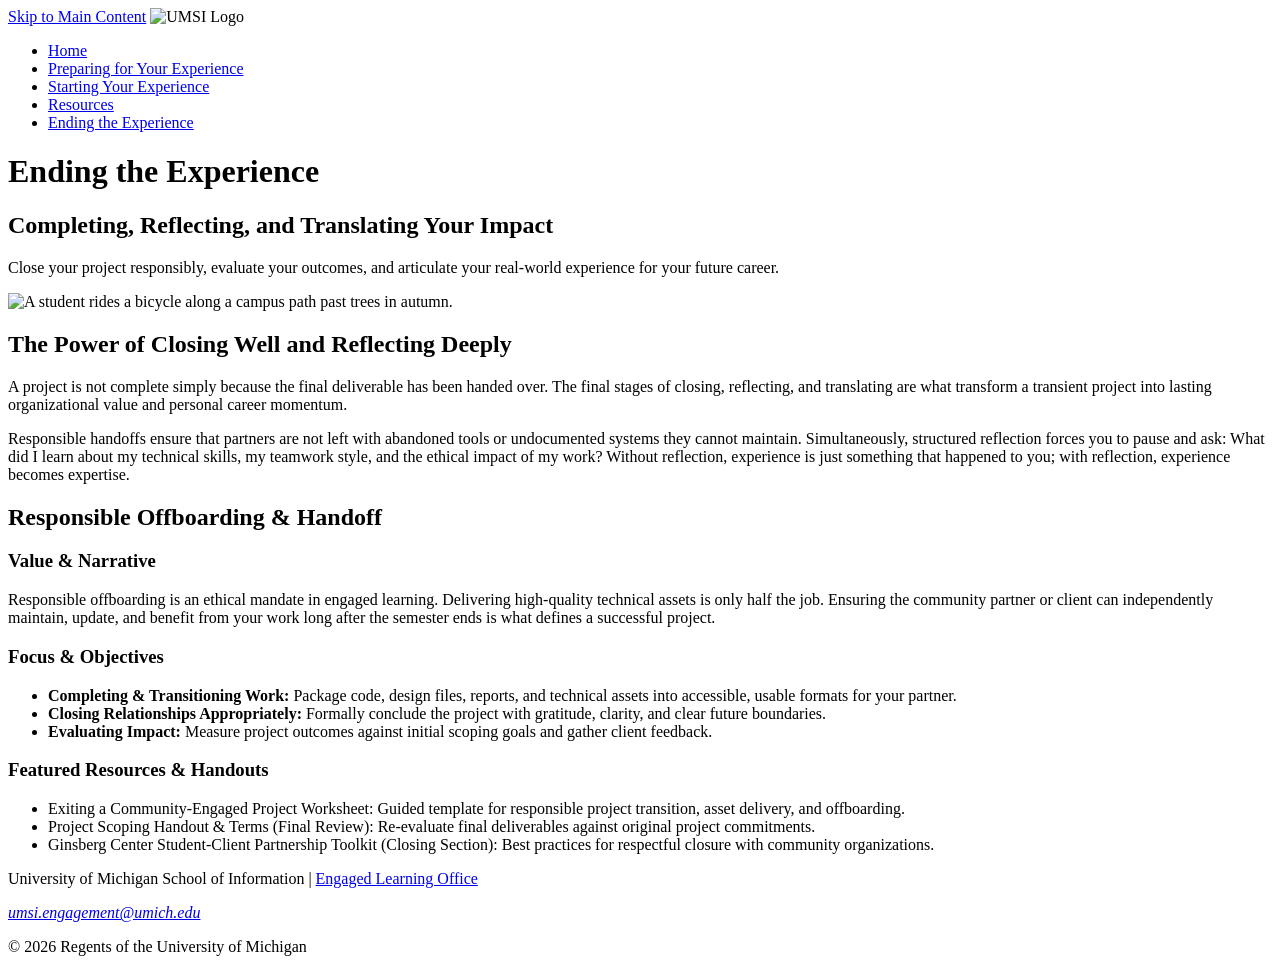
==== ending.html @ 06976634 "Add files via upload" ====
<!DOCTYPE html>
<html lang="en">
<head>
    <meta charset="UTF-8">
    <meta name="viewport" content="width=device-width, initial-scale=1.0">
    <title>Ending the Experience | UMSI</title>
</head>
<body>

    <header>
  <a href = "#main">Skip to Main Content</a>
        <img src="images/UMSI_signature_vertical_informal_solidblue.jpg" alt="UMSI Logo">
        <nav>
          <ul>
              <li><a href = "index.html">Home</a></li>
              <li><a href = "prep.html">Preparing for Your Experience</a></li>
              <li><a href = "experience.html">Starting Your Experience</a></li>
              <li><a href = "resources.html">Resources</a></li>
              <li><a href = "ending.html">Ending the Experience</a></li>
          </ul>
      </nav>
    <h1>Ending the Experience</h1>

    </header>
    <main id="main">

<section>
  <h2>Completing, Reflecting, and Translating Your Impact</h2>
  <p>Close your project responsibly, evaluate your outcomes, and articulate your real-world experience for your future career.</p>
  <img src="images/MCOMMONS-Fall2025PhotoWalks-31.jpg" alt="A student rides a bicycle along a campus path past trees in autumn." width="400">
</section>

<section>
  <h2>The Power of Closing Well and Reflecting Deeply</h2>
  <p>A project is not complete simply because the final deliverable has been handed over. The final stages of closing, reflecting, and translating are what transform a transient project into lasting organizational value and personal career momentum.</p>
  <p>Responsible handoffs ensure that partners are not left with abandoned tools or undocumented systems they cannot maintain. Simultaneously, structured reflection forces you to pause and ask: What did I learn about my technical skills, my teamwork style, and the ethical impact of my work? Without reflection, experience is just something that happened to you; with reflection, experience becomes expertise.</p>
</section>

<section>
  <h2>Responsible Offboarding &amp; Handoff</h2>
  <article>
    <h3>Value &amp; Narrative</h3>
    <p>Responsible offboarding is an ethical mandate in engaged learning. Delivering high-quality technical assets is only half the job. Ensuring the community partner or client can independently maintain, update, and benefit from your work long after the semester ends is what defines a successful project.</p>
  </article>

  <article>
    <h3>Focus &amp; Objectives</h3>
    <ul>
      <li><strong>Completing &amp; Transitioning Work:</strong> Package code, design files, reports, and technical assets into accessible, usable formats for your partner.</li>
      <li><strong>Closing Relationships Appropriately:</strong> Formally conclude the project with gratitude, clarity, and clear future boundaries.</li>
      <li><strong>Evaluating Impact:</strong> Measure project outcomes against initial scoping goals and gather client feedback.</li>
    </ul>
  </article>

  <article>
    <h3>Featured Resources &amp; Handouts</h3>
    <ul>
      <li>Exiting a Community-Engaged Project Worksheet: Guided template for responsible project transition, asset delivery, and offboarding.</li>
      <li>Project Scoping Handout &amp; Terms (Final Review): Re-evaluate final deliverables against original project commitments.</li>
      <li>Ginsberg Center Student-Client Partnership Toolkit (Closing Section): Best practices for respectful closure with community organizations.</li>
    </ul>
  </article>
</section>

    </main>
    <footer>
        <p>University of Michigan School of Information | <a href="https://www.si.umich.edu/programs/engaged-learning/about-engaged-learning-office">Engaged Learning Office </a></p>
      <address>
        <a href="mailto:umsi.engagement@umich.edu">umsi.engagement@umich.edu</a>
      </address>
      <p>&copy; 2026 Regents of the University of Michigan</p>
    </footer>
</body>
</html>
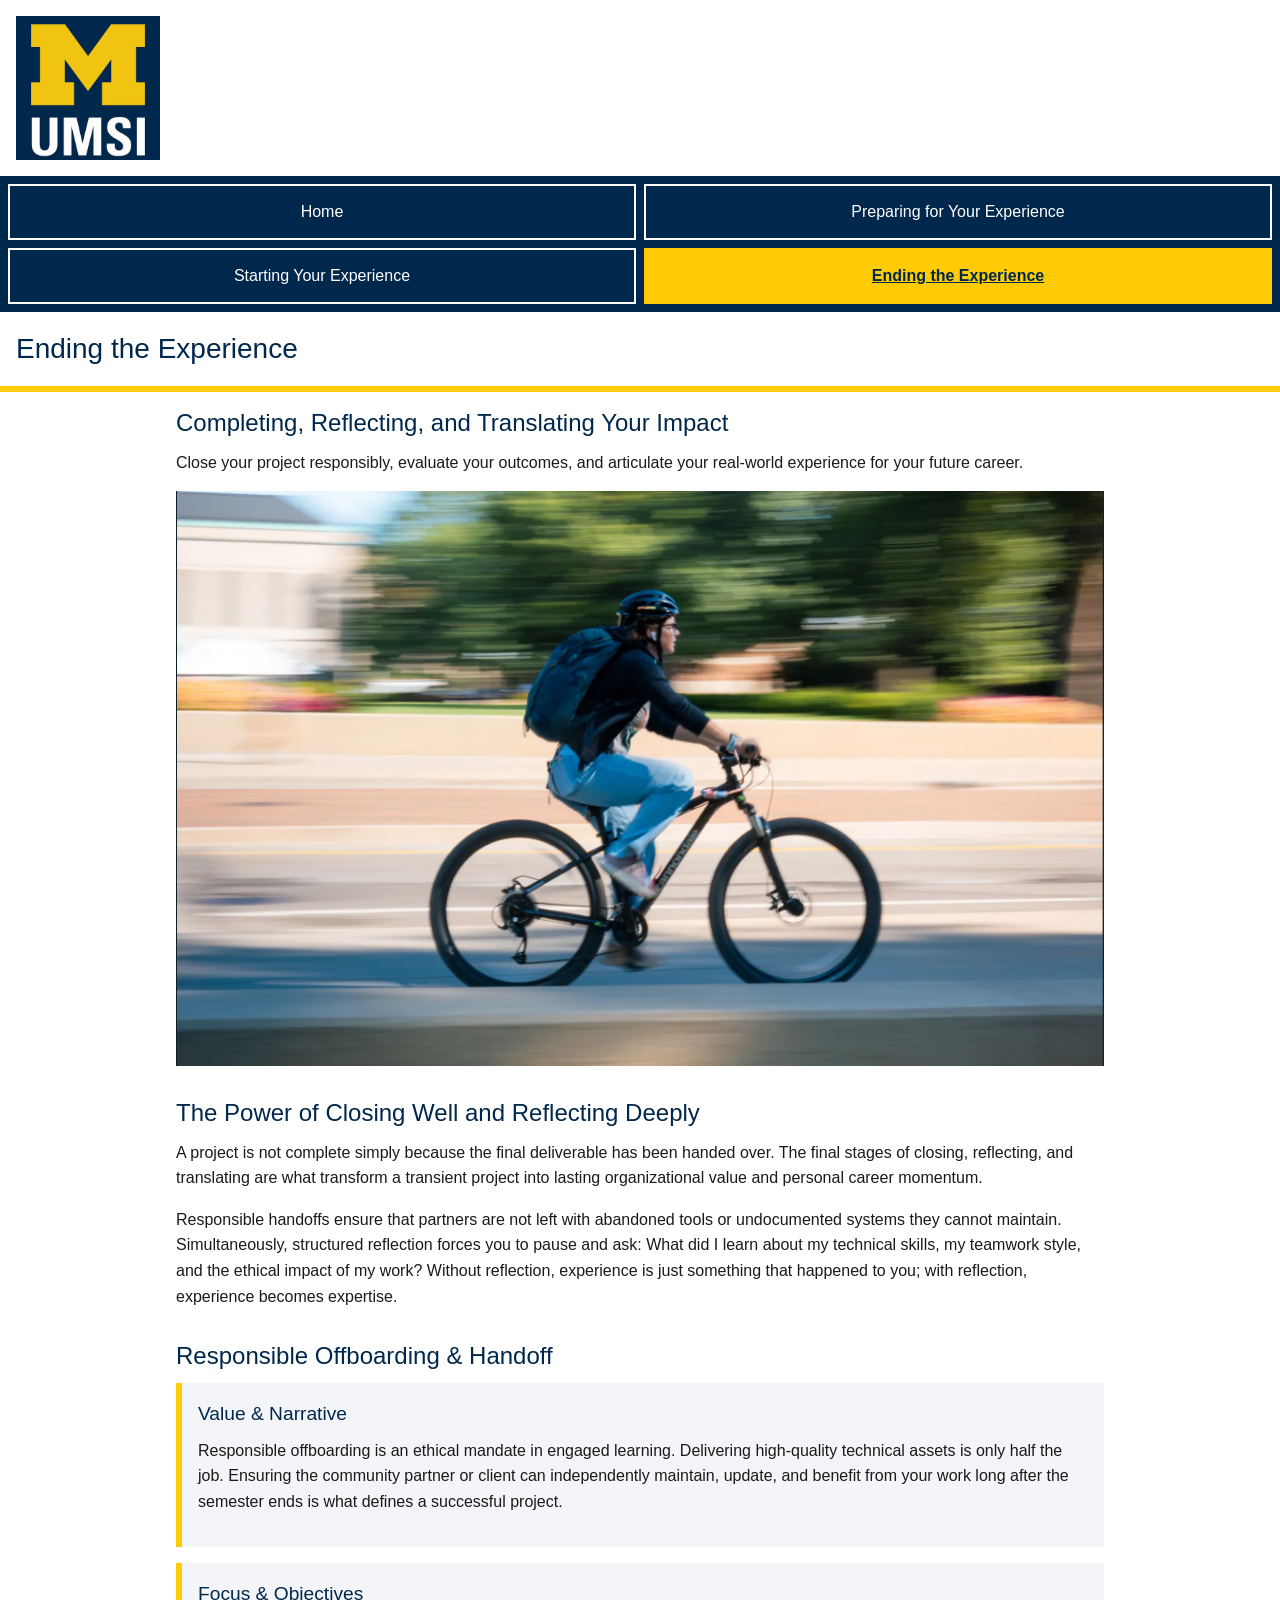
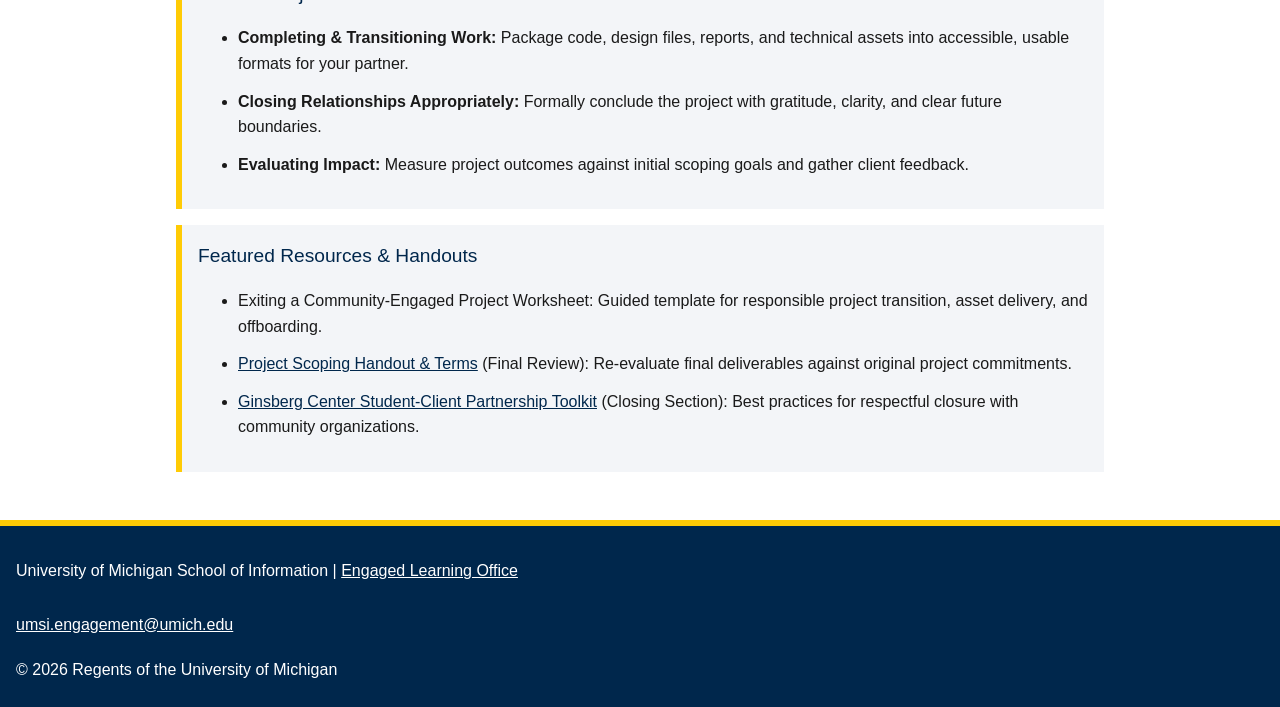
==== commit 00fe71aa: "Add files via upload" ====
--- a/ending.html
+++ b/ending.html
@@ -4,19 +4,20 @@
     <meta charset="UTF-8">
     <meta name="viewport" content="width=device-width, initial-scale=1.0">
     <title>Ending the Experience | UMSI</title>
+    <link rel="stylesheet" href="css/html5reset.css">
+    <link rel="stylesheet" href="css/style.css">
 </head>
 <body>
 
     <header>
   <a href = "#main">Skip to Main Content</a>
         <img src="images/UMSI_signature_vertical_informal_solidblue.jpg" alt="UMSI Logo">
-        <nav>
+        <nav aria-label="Main">
           <ul>
-              <li><a href = "index.html">Home</a></li>
-              <li><a href = "prep.html">Preparing for Your Experience</a></li>
-              <li><a href = "experience.html">Starting Your Experience</a></li>
-              <li><a href = "resources.html">Resources</a></li>
-              <li><a href = "ending.html">Ending the Experience</a></li>
+              <li><a href="index.html">Home</a></li>
+              <li><a href="preparing.html">Preparing for Your Experience</a></li>
+              <li><a href="starting.html">Starting Your Experience</a></li>
+              <li><a href="ending.html" aria-current="page">Ending the Experience</a></li>
           </ul>
       </nav>
     <h1>Ending the Experience</h1>
@@ -27,7 +28,7 @@
 <section>
   <h2>Completing, Reflecting, and Translating Your Impact</h2>
   <p>Close your project responsibly, evaluate your outcomes, and articulate your real-world experience for your future career.</p>
-  <img src="images/MCOMMONS-Fall2025PhotoWalks-31.jpg" alt="A student rides a bicycle along a campus path past trees in autumn." width="400">
+  <img src="images/student-biking.png" alt="A student rides a bicycle along a campus path past trees in autumn." width="400">
 </section>
 
 <section>
@@ -56,8 +57,8 @@
     <h3>Featured Resources &amp; Handouts</h3>
     <ul>
       <li>Exiting a Community-Engaged Project Worksheet: Guided template for responsible project transition, asset delivery, and offboarding.</li>
-      <li>Project Scoping Handout &amp; Terms (Final Review): Re-evaluate final deliverables against original project commitments.</li>
-      <li>Ginsberg Center Student-Client Partnership Toolkit (Closing Section): Best practices for respectful closure with community organizations.</li>
+      <li><a href="https://docs.google.com/document/d/1TrEDolwmOIlXgYgAP9VvlOGoYOwFfe6KxzZOgZSVYVw/edit?usp=drive_link">Project Scoping Handout &amp; Terms</a> (Final Review): Re-evaluate final deliverables against original project commitments.</li>
+      <li><a href="https://ginsberg.umich.edu/node/135">Ginsberg Center Student-Client Partnership Toolkit</a> (Closing Section): Best practices for respectful closure with community organizations.</li>
     </ul>
   </article>
 </section>
--- a/css/style.css
+++ b/css/style.css
@@ -0,0 +1,263 @@
+html {
+  height: 100%;
+}
+
+body {
+  font-family: Arial, Helvetica, sans-serif;
+  line-height: 1.6;
+  color: #1a1a1a;
+  background: #fff;
+  display: grid;
+  grid-template-rows: auto 1fr auto;
+  min-height: 100%;
+}
+
+a {
+  color: #00274C;
+}
+
+a:hover {
+  background: #FFCB05;
+}
+
+a:focus {
+  outline: 0.2rem solid #00274C;
+  outline-offset: 0.15rem;
+}
+
+header > a:first-child {
+  position: absolute;
+  left: -20rem;
+  top: 0;
+  padding: 0.75rem 1rem;
+  background: #FFCB05;
+  color: #00274C;
+  font-weight: bold;
+}
+
+header > a:first-child:focus {
+  left: 0;
+}
+
+header img {
+  width: 40%;
+  max-width: 9rem;
+  height: auto;
+  margin: 1rem;
+}
+
+nav {
+  background: #00274C;
+  padding: 0.5rem;
+}
+
+nav ul {
+  list-style: none;
+  margin: 0;
+  padding: 0;
+  display: grid;
+  grid-template-columns: 1fr 1fr;
+  gap: 0.5rem;
+}
+
+nav li {
+  display: flex;
+}
+
+nav a {
+  flex: 1;
+  display: flex;
+  align-items: center;
+  justify-content: center;
+  min-height: 3.5rem;
+  padding: 0.5rem;
+  text-align: center;
+  text-decoration: none;
+  color: #fff;
+  border: 0.15rem solid #fff;
+}
+
+nav a:hover {
+  background: #fff;
+  color: #00274C;
+}
+
+nav a:focus {
+  outline-color: #FFCB05;
+}
+
+nav a[aria-current="page"] {
+  background: #FFCB05;
+  color: #00274C;
+  border-color: #FFCB05;
+  font-weight: bold;
+  text-decoration: underline;
+}
+
+h1 {
+  font-size: 1.75rem;
+  line-height: 1.2;
+  color: #00274C;
+  padding: 1.25rem 1rem;
+  border-bottom: 0.4rem solid #FFCB05;
+}
+
+main {
+  padding: 1rem;
+  max-width: 60rem;
+  margin: 0 auto;
+}
+
+main section {
+  margin-bottom: 2rem;
+}
+
+h2 {
+  font-size: 1.5rem;
+  line-height: 1.25;
+  color: #00274C;
+  margin-bottom: 0.75rem;
+}
+
+h3 {
+  font-size: 1.2rem;
+  color: #00274C;
+  margin-bottom: 0.5rem;
+}
+
+p {
+  margin-bottom: 1rem;
+}
+
+main ul, main ol {
+  margin-bottom: 1rem;
+}
+
+main li {
+  margin-bottom: 0.75rem;
+}
+
+main img {
+  width: 100%;
+  height: auto;
+  margin: 1rem 0;
+}
+
+iframe {
+  width: 100%;
+  height: auto;
+  aspect-ratio: 16 / 9;
+  margin: 1rem 0;
+}
+
+main article {
+  background: #f3f5f8;
+  border-left: 0.4rem solid #FFCB05;
+  padding: 1rem;
+  margin-bottom: 1rem;
+}
+
+.programs {
+  display: grid;
+  grid-template-columns: 1fr 1fr;
+  gap: 0.75rem;
+}
+
+.programs > h2, .programs > p {
+  grid-column: 1 / 3;
+}
+
+.programs article {
+  margin-bottom: 0;
+  padding: 0.75rem;
+}
+
+.programs h3 {
+  font-size: 1rem;
+}
+
+main article > a {
+  display: inline-block;
+  padding: 0.75rem 1rem;
+  background: #00274C;
+  color: #fff;
+  font-weight: bold;
+  text-decoration: none;
+}
+
+main article > a:hover {
+  background: #FFCB05;
+  color: #00274C;
+}
+
+aside {
+  background: #00274C;
+  color: #fff;
+  padding: 1rem;
+  margin-bottom: 2rem;
+}
+
+aside h2, aside a {
+  color: #fff;
+}
+
+aside a:hover {
+  color: #00274C;
+}
+
+aside a:focus {
+  outline-color: #FFCB05;
+}
+
+aside div a {
+  display: inline-block;
+  padding: 0.75rem 1rem;
+  background: #FFCB05;
+  color: #00274C;
+  font-weight: bold;
+  text-decoration: none;
+  margin-bottom: 1rem;
+}
+
+aside div a:hover {
+  background: #fff;
+}
+
+footer {
+  background: #00274C;
+  color: #fff;
+  padding: 1.5rem 1rem;
+  display: grid;
+  grid-template-columns: 1fr;
+  gap: 0.75rem;
+  border-top: 0.4rem solid #FFCB05;
+}
+
+footer p {
+  margin-bottom: 0;
+}
+
+footer address {
+  font-style: normal;
+}
+
+footer a {
+  color: #fff;
+  display: inline-block;
+  padding: 0.5rem 0;
+}
+
+footer a:hover {
+  color: #00274C;
+}
+
+footer a:focus {
+  outline-color: #FFCB05;
+}
+
+@media (prefers-reduced-motion: reduce) {
+  * {
+    animation: none;
+    transition: none;
+  }
+}
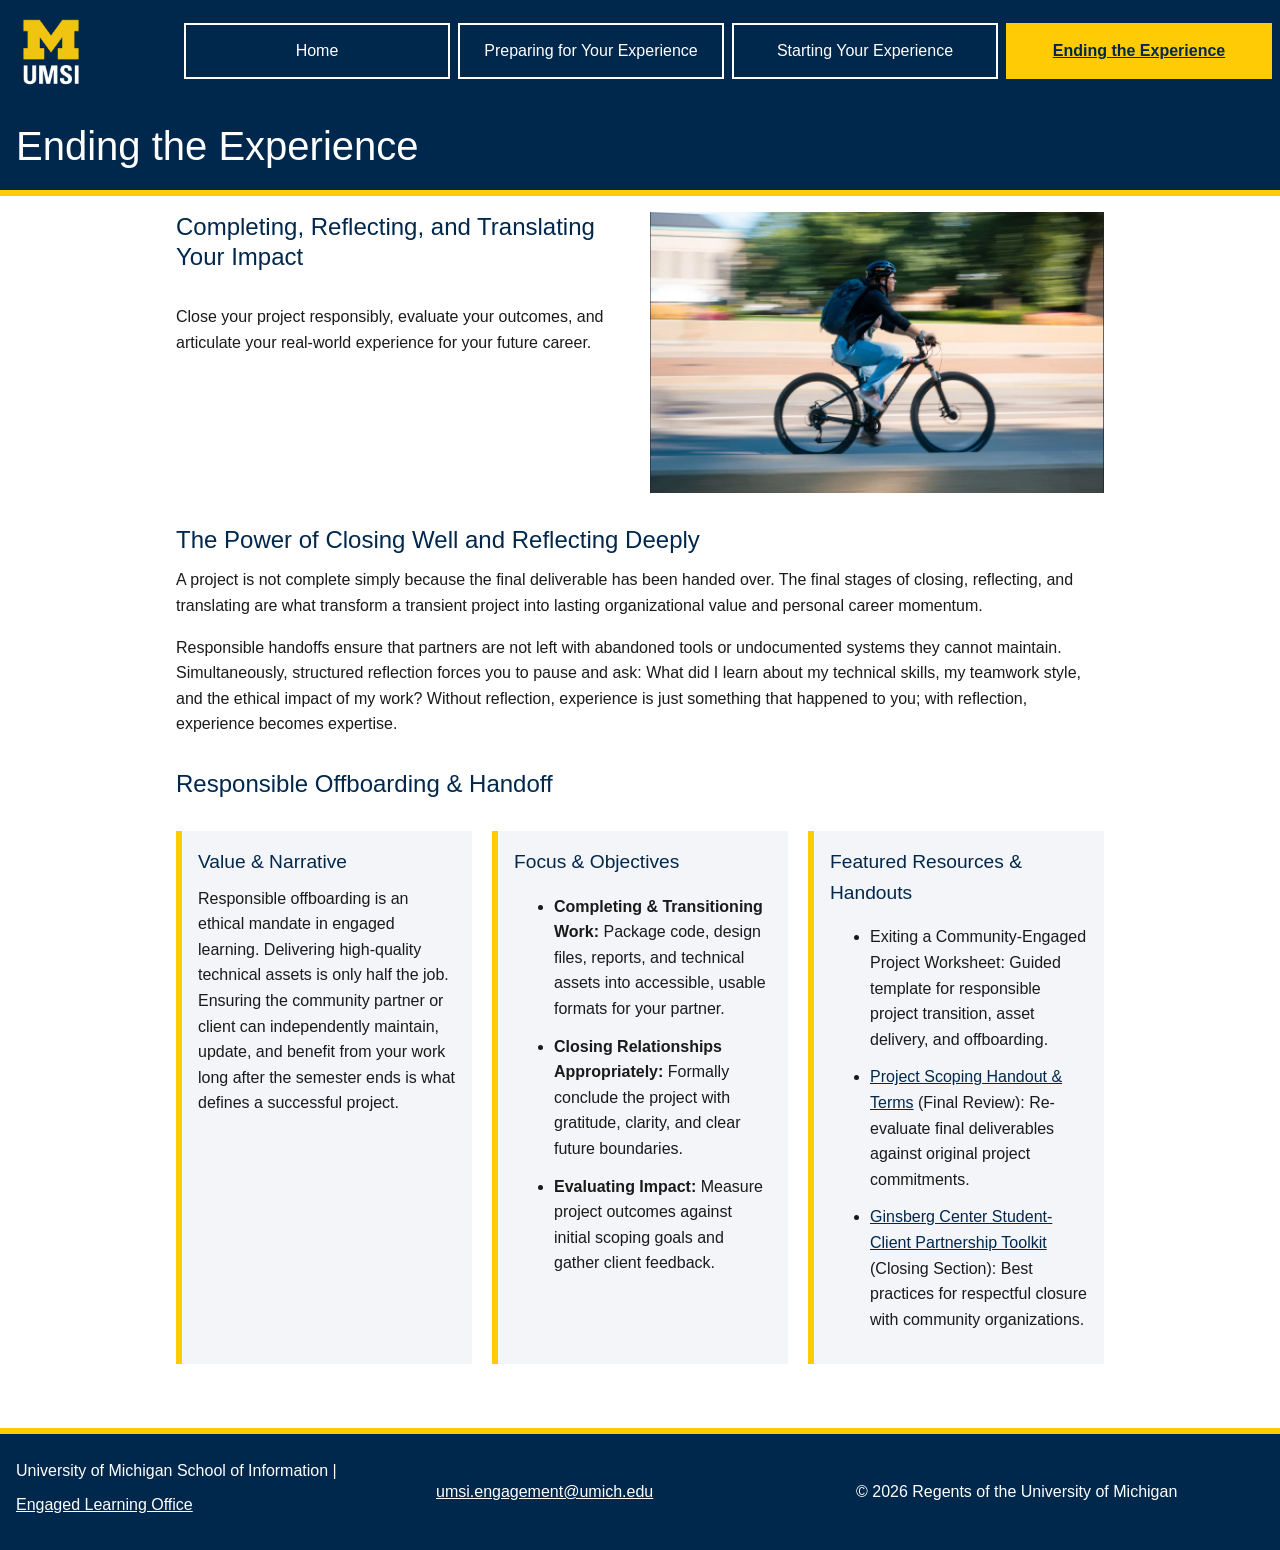
==== commit f5329d43: "Add files via upload" ====
--- a/ending.html
+++ b/ending.html
@@ -8,12 +8,12 @@
     <link rel="stylesheet" href="css/style.css">
 </head>
 <body>
-
     <header>
   <a href = "#main">Skip to Main Content</a>
         <img src="images/UMSI_signature_vertical_informal_solidblue.jpg" alt="UMSI Logo">
         <nav aria-label="Main">
-          <ul>
+          <button type="button" aria-expanded="false" aria-controls="menu" aria-label="menu">☰</button>  <!-- https://www.youtube.com/watch?v=pBv7igaxfQE helped me make the hamburger menu and make it accessible-->
+          <ul id="menu">
               <li><a href="index.html">Home</a></li>
               <li><a href="preparing.html">Preparing for Your Experience</a></li>
               <li><a href="starting.html">Starting Your Experience</a></li>
@@ -37,7 +37,7 @@
   <p>Responsible handoffs ensure that partners are not left with abandoned tools or undocumented systems they cannot maintain. Simultaneously, structured reflection forces you to pause and ask: What did I learn about my technical skills, my teamwork style, and the ethical impact of my work? Without reflection, experience is just something that happened to you; with reflection, experience becomes expertise.</p>
 </section>
 
-<section>
+<section class="twocollumn">
   <h2>Responsible Offboarding &amp; Handoff</h2>
   <article>
     <h3>Value &amp; Narrative</h3>
@@ -69,7 +69,8 @@
       <address>
         <a href="mailto:umsi.engagement@umich.edu">umsi.engagement@umich.edu</a>
       </address>
-      <p>&copy; 2026 Regents of the University of Michigan</p>
+      <p>&copy; <span id="year"></span> Regents of the University of Michigan</p>
     </footer>
+    <script src="script.js"></script>
 </body>
 </html>
--- a/css/style.css
+++ b/css/style.css
@@ -255,9 +255,122 @@
   outline-color: #FFCB05;
 }
 
+#menu {
+  display: none;
+}
+#menu.open {
+  display: grid;
+}
+button {
+  color: #ffffff;
+  background-color: #00274C;
+  min-height: 3rem;
+  width: 10%;
+  border: solid white;
+}
+button:hover {
+  color:  #00274C;
+  background-color:#FFCB05;
+  border: solid white;
+}
 @media (prefers-reduced-motion: reduce) {
   * {
     animation: none;
     transition: none;
   }
+}
+
+@media (min-width: 800px ) {
+  nav ul {
+    grid-template-columns: repeat(4, 1fr);
+  }
+  h1 {
+    font-size: 35px;
+  }
+  main section:first-of-type {
+    display: grid;
+    grid-template-columns: repeat(2, 1fr);
+    gap: 20px;
+    align-content: start;
+    grid-template-rows: auto 1fr;
+  }
+  main section:first-of-type img {
+    grid-row: 1 / span 2;
+    grid-column: 2;
+    margin: 0;
+  }
+  main section:first-of-type iframe {
+    grid-row: 1 / span 2;
+    grid-column: 2;
+    margin: 0;
+  }
+  .programs > h2 {
+    grid-column: 1 / -1; /*found this trick on css-tricks.com */
+  }
+  .programs > p {
+    grid-column: 1 / -1;
+  }
+    .programs {
+      grid-template-columns: repeat(3, 1fr);
+    }
+    .twocollumn {
+        display: grid;
+        grid-template-columns: repeat(2, 1fr);
+        gap: 20px;
+      }
+      .twocollumn > h2 {
+        grid-column: 1 / -1;
+      }
+      .twocollumn > h3 {
+        grid-column: 1 / -1; 
+      }
+      .twocollumn > p {
+        grid-column: 1 / -1;
+      }
+      header {
+        display: grid;
+        grid-template-columns: auto 1fr;
+        background: #00274C;
+        align-items: center;
+      }
+      header > h1{
+        grid-column: 1 / -1;
+      }
+      h1 {
+        color: white;
+      }
+      footer {
+        display: grid;
+        grid-template-columns: repeat(3, 1fr);
+        align-items: center;
+      }
+      #menu {
+        display: grid;
+      }
+      button {
+        display: none;
+      }
+}
+
+@media (min-width: 1000px ) {
+  h1 {
+    font-size: 40px;
+  }
+  .guidance {
+    grid-template-columns: repeat(3, 1fr);
+  }
+  .guidance > h2 {
+    grid-column: 1 / -1;
+  }
+  .guidance > p {
+    grid-column: 1 / -1;
+  }
+  .twocollumn {
+    display: grid;
+    grid-template-columns: repeat(3, 1fr);
+  }
+}
+
+.squirrel {
+  width: 200px;
 }
